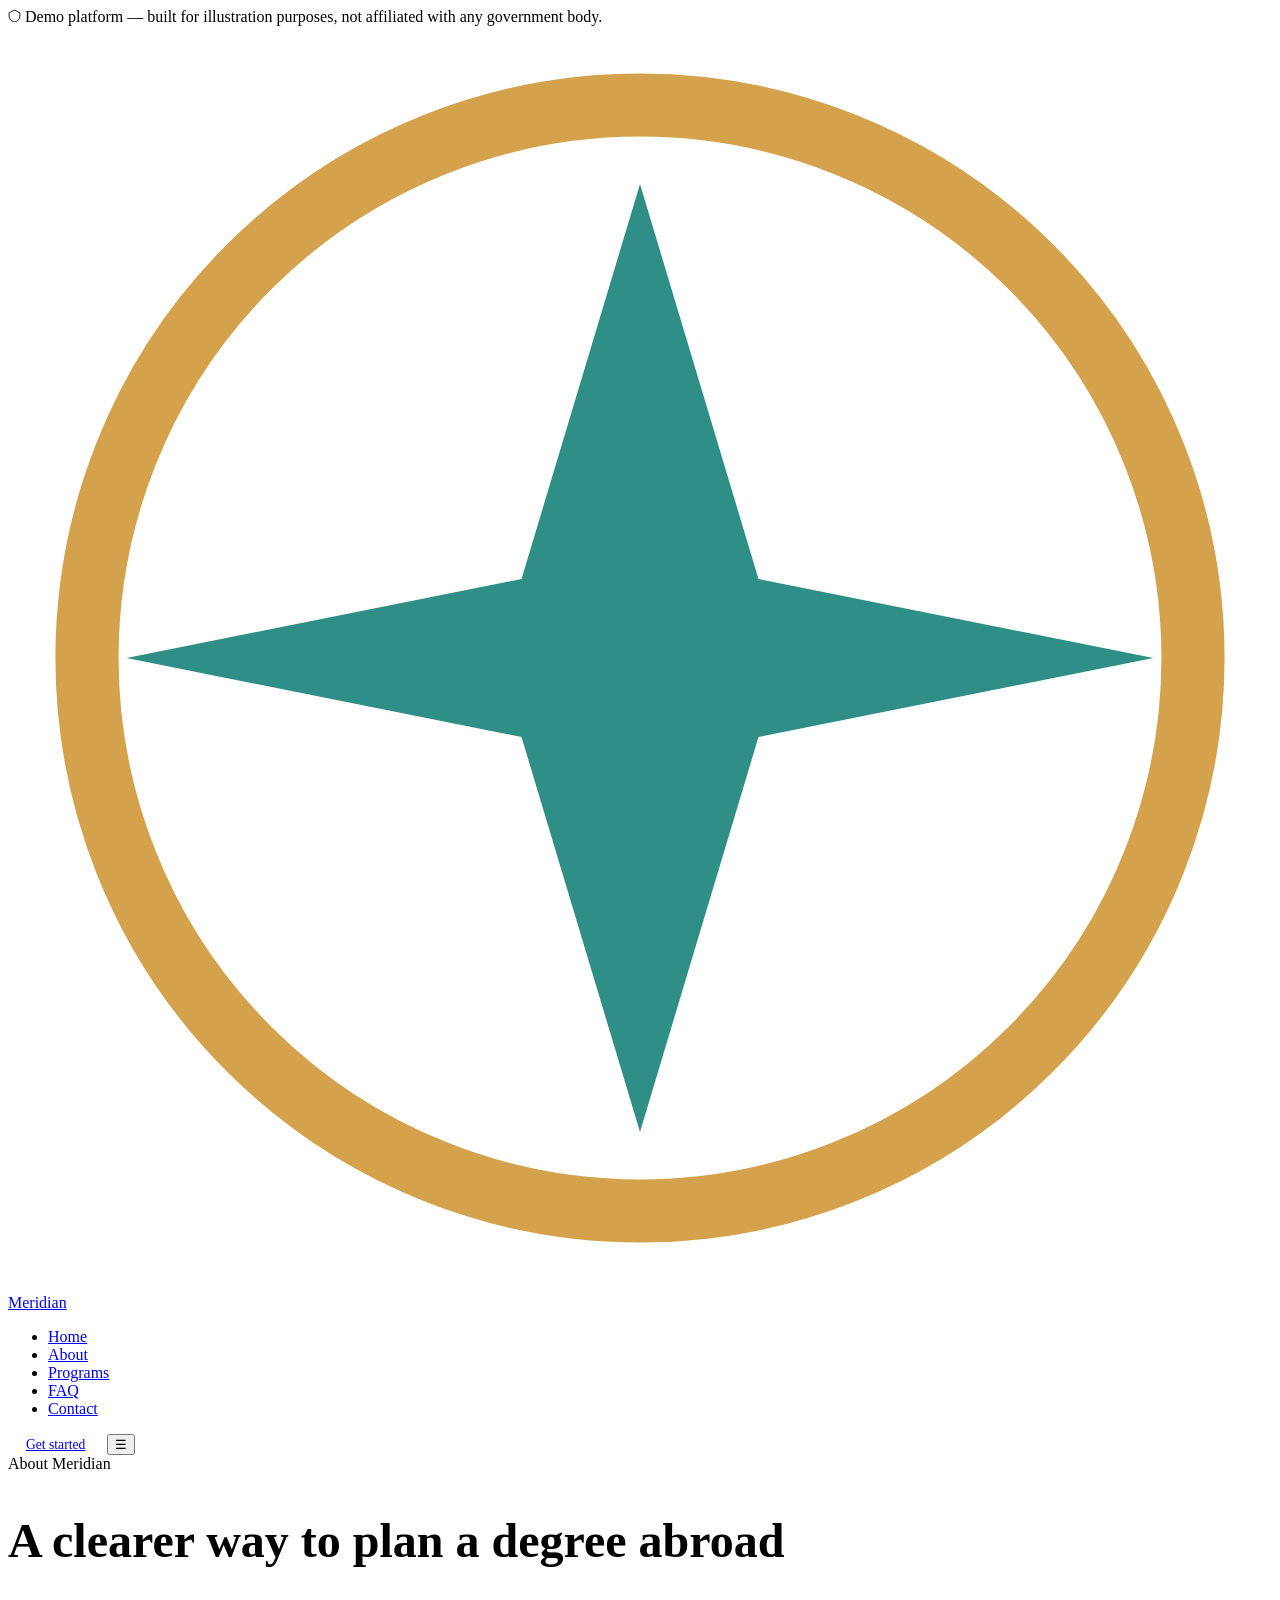
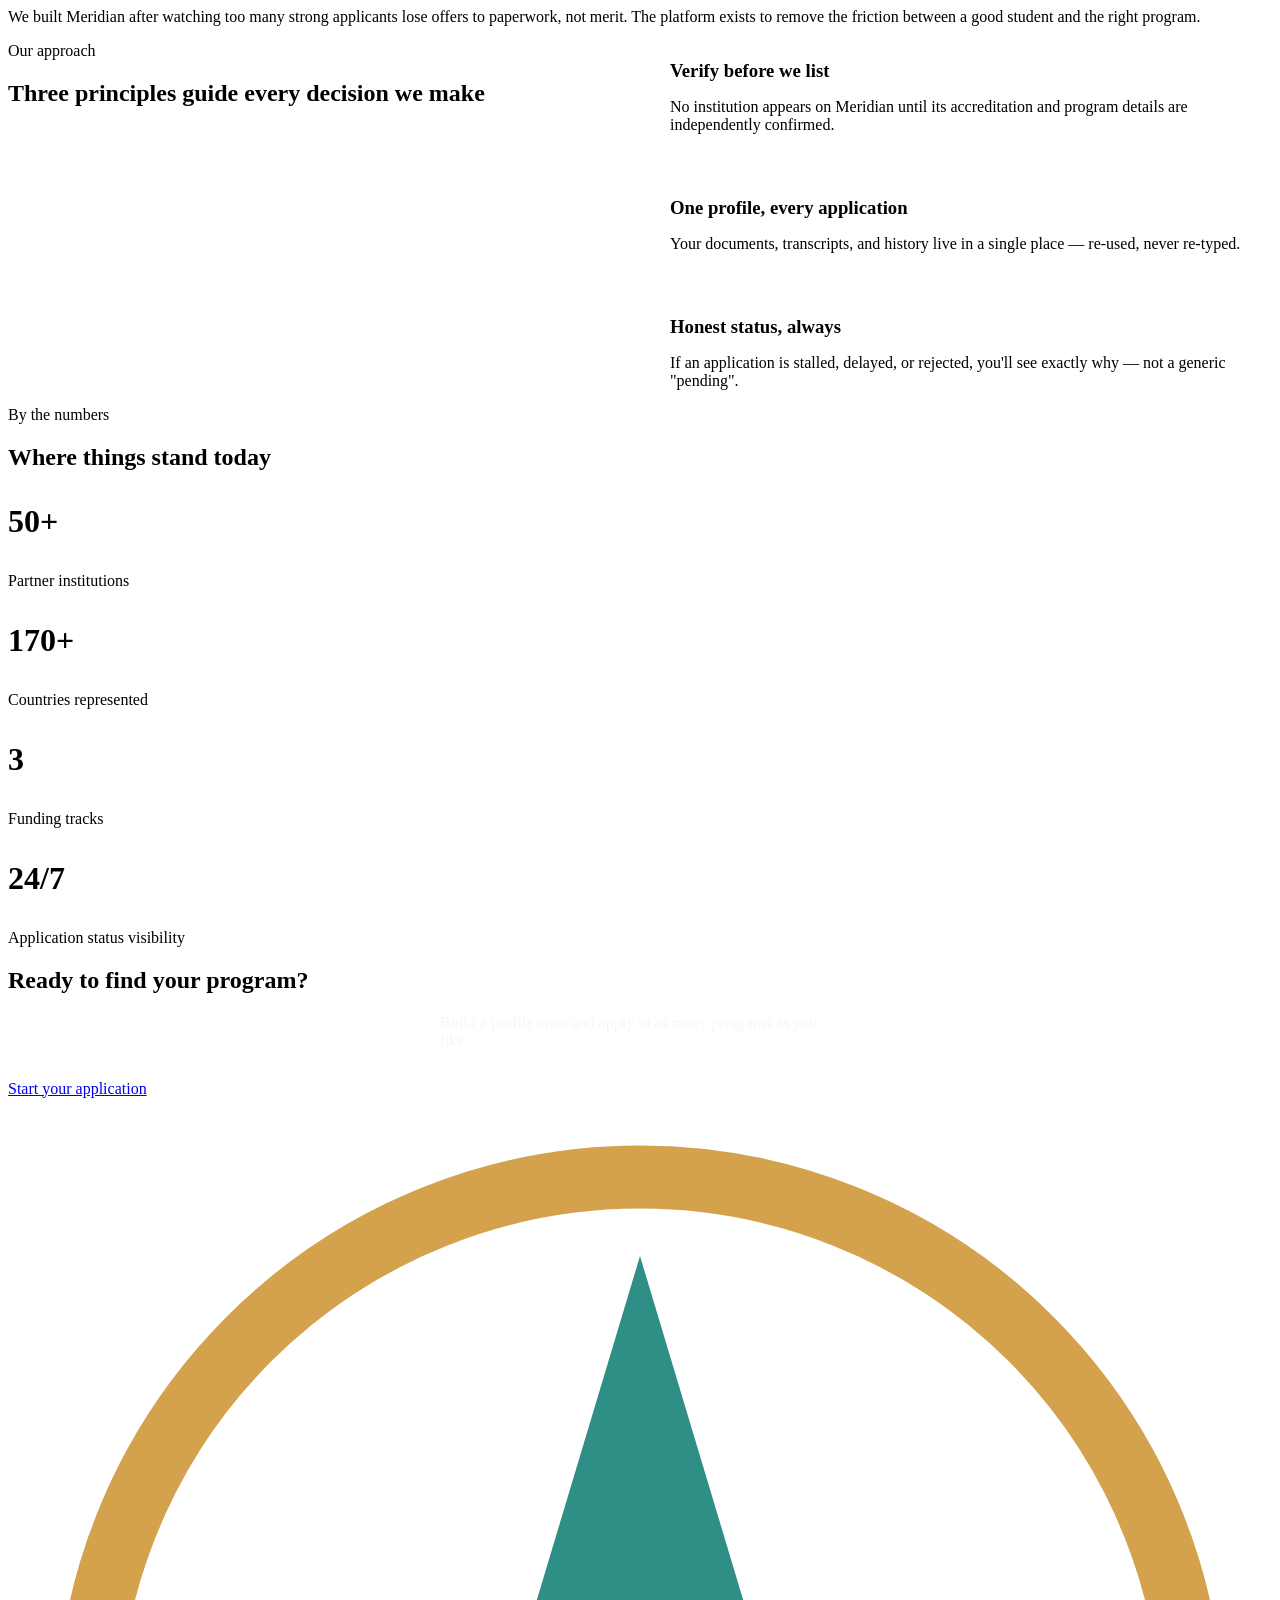
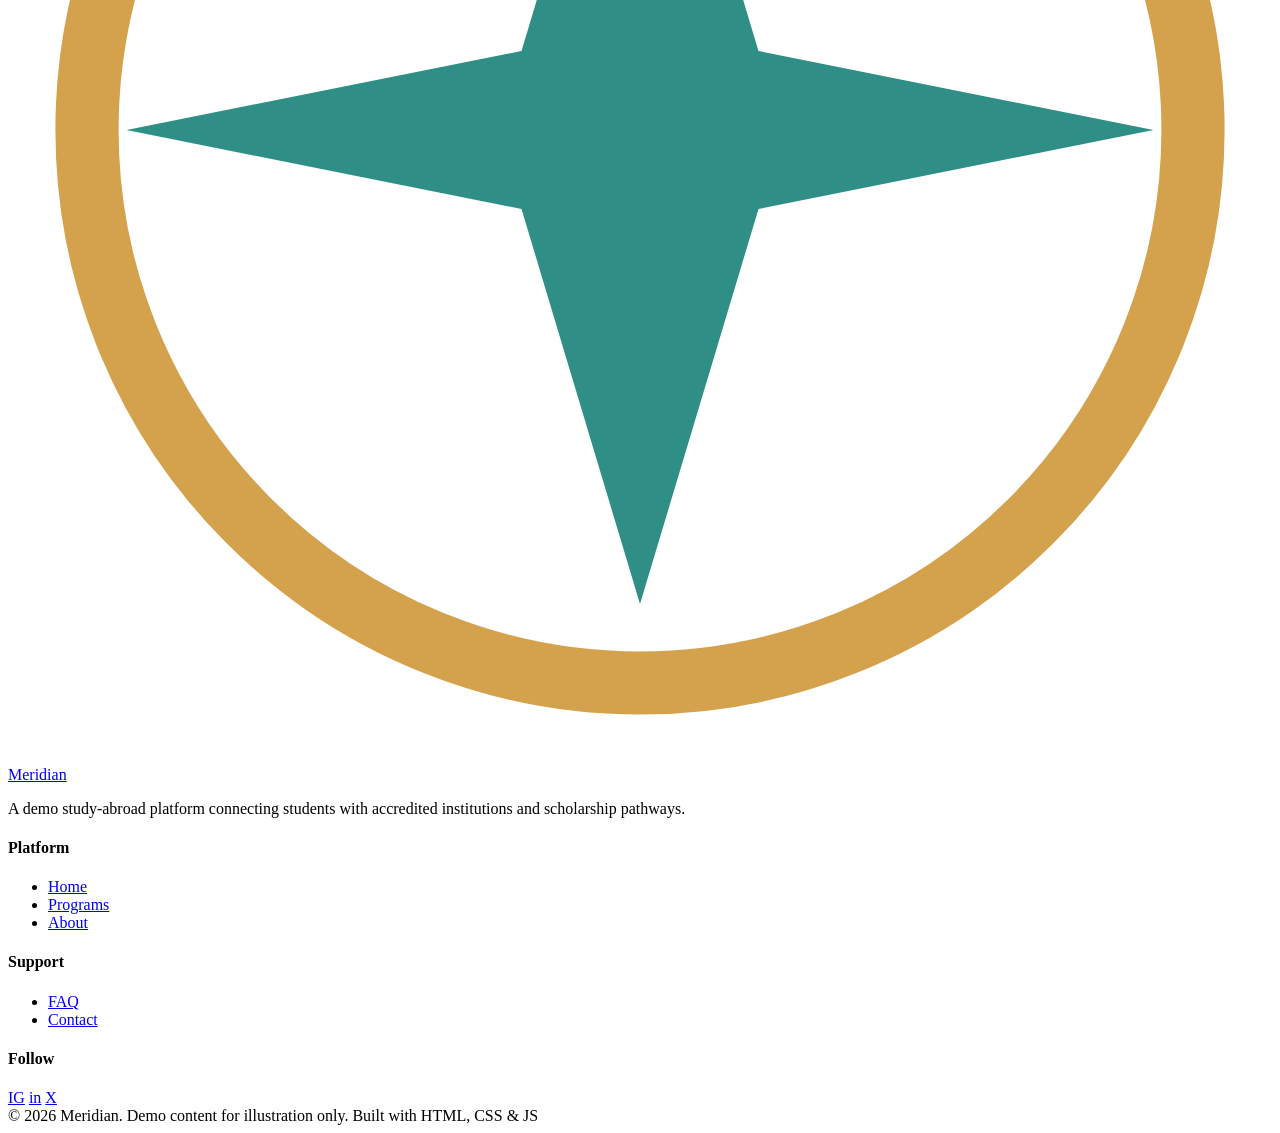
==== about.html @ d8728f75 "Add files via upload" ====
<!DOCTYPE html>
<html lang="en">
<head>
<meta charset="UTF-8">
<meta name="viewport" content="width=device-width, initial-scale=1.0">
<title>About — Meridian</title>
<link rel="preconnect" href="https://fonts.googleapis.com">
<link href="https://fonts.googleapis.com/css2?family=Fraunces:opsz,wght@9..144,500;9..144,600&family=Inter:wght@400;500;600;700&family=JetBrains+Mono:wght@400;500&display=swap" rel="stylesheet">
<link rel="stylesheet" href="assets/style.css">
</head>
<body>

<header class="site-header">
  <div class="notice-bar">
    <div class="wrap">
      <svg width="13" height="13" viewBox="0 0 24 24" fill="none"><path d="M12 2L2 7v6c0 5.25 3.75 9.74 10 11 6.25-1.26 10-5.75 10-11V7l-10-5z" stroke="currentColor" stroke-width="1.6"/></svg>
      <span>Demo platform — built for illustration purposes, not affiliated with any government body.</span>
    </div>
  </div>
  <nav class="nav wrap">
    <a href="index.html" class="brand">
      <svg class="mark" viewBox="0 0 32 32" fill="none">
        <circle cx="16" cy="16" r="14" stroke="#D4A24C" stroke-width="1.6"/>
        <path d="M16 4 L19 14 L29 16 L19 18 L16 28 L13 18 L3 16 L13 14 Z" fill="#2F8F86"/>
      </svg>
      Meridian
    </a>
    <ul class="nav-links">
      <li><a href="index.html">Home</a></li>
      <li><a href="about.html" class="active">About</a></li>
      <li><a href="programs.html">Programs</a></li>
      <li><a href="faq.html">FAQ</a></li>
      <li><a href="contact.html">Contact</a></li>
    </ul>
    <div class="nav-actions">
      <a href="contact.html" class="btn btn-ghost" style="padding:9px 18px; font-size:0.85rem;">Get started</a>
      <button class="nav-toggle" aria-label="Toggle menu">☰</button>
    </div>
  </nav>
</header>

<section class="page-hero">
  <div class="wrap">
    <span class="eyebrow" style="color:var(--gold);">About Meridian</span>
    <h1 style="color:var(--parchment); font-size:clamp(2rem,4vw,3rem);">A clearer way to plan a degree abroad</h1>
    <p>We built Meridian after watching too many strong applicants lose offers to paperwork, not merit. The platform exists to remove the friction between a good student and the right program.</p>
  </div>
</section>

<section>
  <div class="wrap" style="display:grid; grid-template-columns:1fr 1fr; gap:60px; align-items:start;">
    <div>
      <span class="eyebrow">Our approach</span>
      <h2>Three principles guide every decision we make</h2>
    </div>
    <div>
      <div class="t-item" style="padding-bottom:28px;">
        <h3 style="margin-bottom:6px;">Verify before we list</h3>
        <p style="color:var(--slate-soft);">No institution appears on Meridian until its accreditation and program details are independently confirmed.</p>
      </div>
      <div class="t-item" style="padding-bottom:28px;">
        <h3 style="margin-bottom:6px;">One profile, every application</h3>
        <p style="color:var(--slate-soft);">Your documents, transcripts, and history live in a single place — re-used, never re-typed.</p>
      </div>
      <div class="t-item" style="padding-bottom:0;">
        <h3 style="margin-bottom:6px;">Honest status, always</h3>
        <p style="color:var(--slate-soft);">If an application is stalled, delayed, or rejected, you'll see exactly why — not a generic "pending".</p>
      </div>
    </div>
  </div>
</section>

<section class="bg-dim">
  <div class="wrap">
    <div class="section-head center" style="margin-left:auto;margin-right:auto;">
      <span class="eyebrow">By the numbers</span>
      <h2>Where things stand today</h2>
    </div>
    <div class="grid-4">
      <div class="card text-center">
        <h3 style="font-family:var(--font-mono); font-size:2rem; color:var(--teal-deep);">50+</h3>
        <p>Partner institutions</p>
      </div>
      <div class="card text-center">
        <h3 style="font-family:var(--font-mono); font-size:2rem; color:var(--teal-deep);">170+</h3>
        <p>Countries represented</p>
      </div>
      <div class="card text-center">
        <h3 style="font-family:var(--font-mono); font-size:2rem; color:var(--teal-deep);">3</h3>
        <p>Funding tracks</p>
      </div>
      <div class="card text-center">
        <h3 style="font-family:var(--font-mono); font-size:2rem; color:var(--teal-deep);">24/7</h3>
        <p>Application status visibility</p>
      </div>
    </div>
  </div>
</section>

<section class="bg-ink text-center">
  <div class="wrap">
    <h2 style="color:var(--parchment);">Ready to find your program?</h2>
    <p style="max-width:50ch; margin:0 auto 30px; color:rgba(247,243,234,0.75);">Build a profile once and apply to as many programs as you like.</p>
    <a href="contact.html" class="btn btn-primary">Start your application</a>
  </div>
</section>

<footer class="site-footer">
  <div class="wrap">
    <div class="footer-grid">
      <div class="footer-brand">
        <a href="index.html" class="brand" style="margin-bottom:16px;">
          <svg class="mark" viewBox="0 0 32 32" fill="none">
            <circle cx="16" cy="16" r="14" stroke="#D4A24C" stroke-width="1.6"/>
            <path d="M16 4 L19 14 L29 16 L19 18 L16 28 L13 18 L3 16 L13 14 Z" fill="#2F8F86"/>
          </svg>
          Meridian
        </a>
        <p>A demo study-abroad platform connecting students with accredited institutions and scholarship pathways.</p>
      </div>
      <div>
        <h4>Platform</h4>
        <ul>
          <li><a href="index.html">Home</a></li>
          <li><a href="programs.html">Programs</a></li>
          <li><a href="about.html">About</a></li>
        </ul>
      </div>
      <div>
        <h4>Support</h4>
        <ul>
          <li><a href="faq.html">FAQ</a></li>
          <li><a href="contact.html">Contact</a></li>
        </ul>
      </div>
      <div>
        <h4>Follow</h4>
        <div class="social-row">
          <a href="#" aria-label="Instagram">IG</a>
          <a href="#" aria-label="LinkedIn">in</a>
          <a href="#" aria-label="X">X</a>
        </div>
      </div>
    </div>
    <div class="footer-bottom">
      <span>© 2026 Meridian. Demo content for illustration only.</span>
      <span>Built with HTML, CSS &amp; JS</span>
    </div>
  </div>
</footer>

<script src="assets/script.js"></script>
</body>
</html>
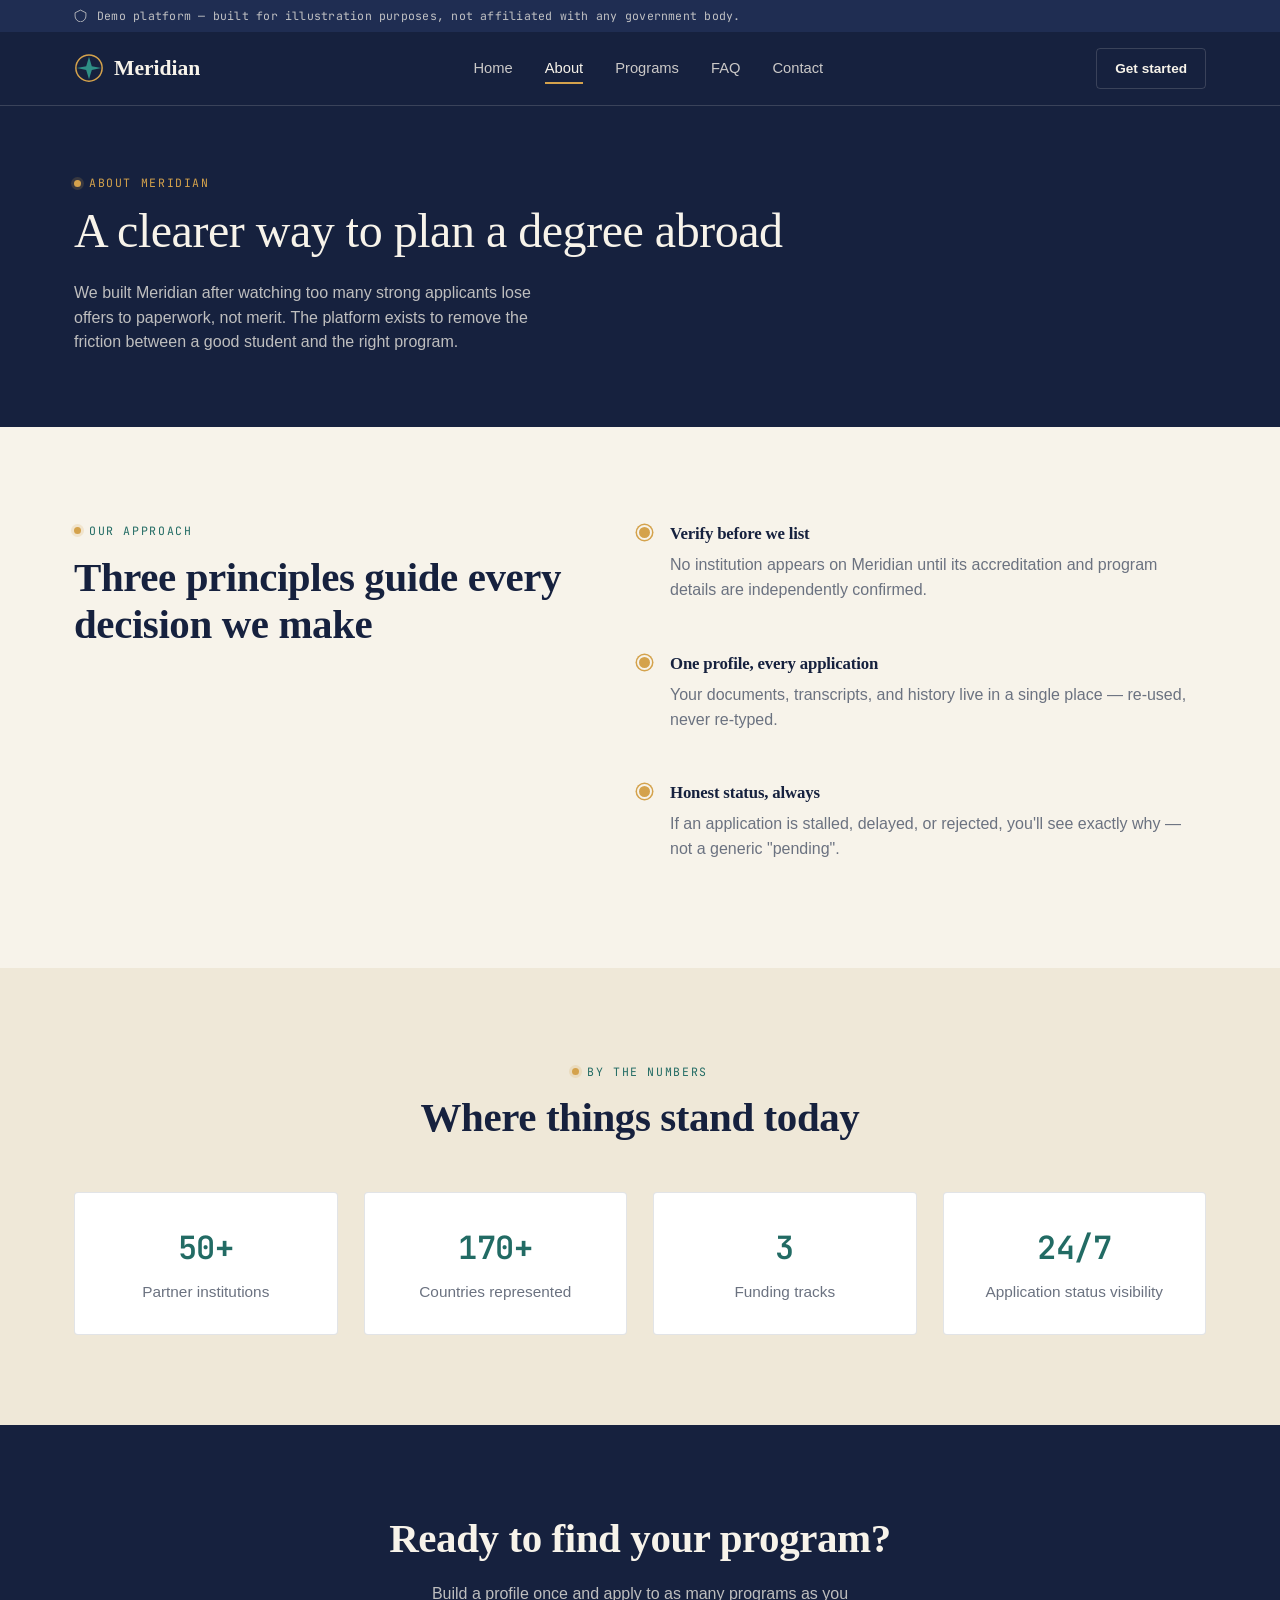
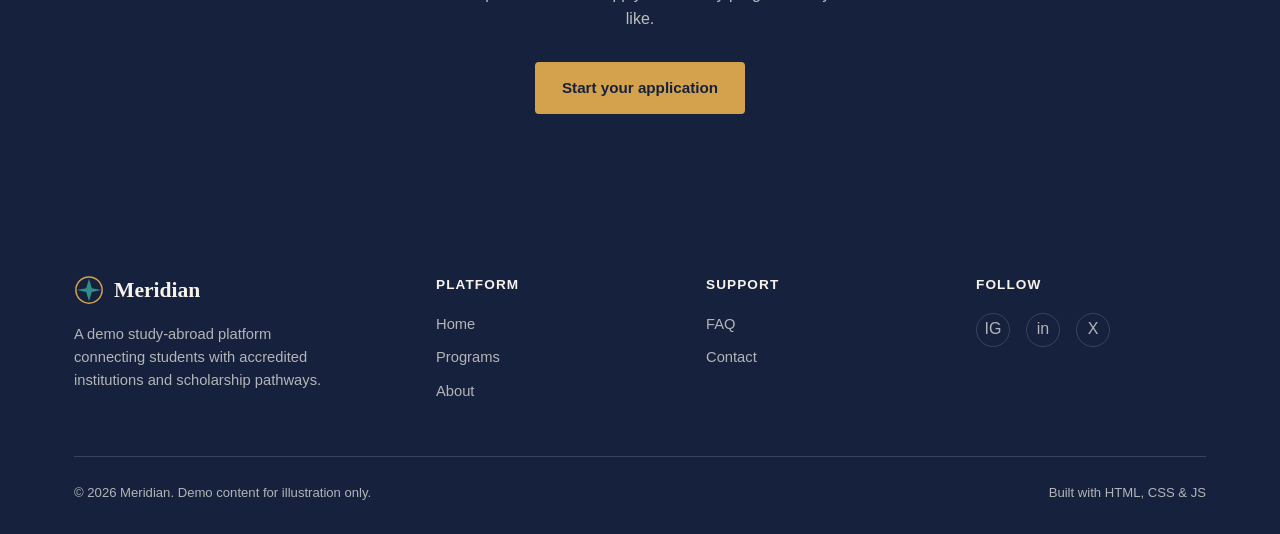
==== commit a3f0d59d: "Update about.html" ====
--- a/about.html
+++ b/about.html
@@ -6,7 +6,7 @@
 <title>About — Meridian</title>
 <link rel="preconnect" href="https://fonts.googleapis.com">
 <link href="https://fonts.googleapis.com/css2?family=Fraunces:opsz,wght@9..144,500;9..144,600&family=Inter:wght@400;500;600;700&family=JetBrains+Mono:wght@400;500&display=swap" rel="stylesheet">
-<link rel="stylesheet" href="assets/style.css">
+<link rel="stylesheet" href="style.css">
 </head>
 <body>
 
@@ -149,6 +149,6 @@
   </div>
 </footer>
 
-<script src="assets/script.js"></script>
+<script src="script.js"></script>
 </body>
 </html>
--- a/style.css
+++ b/style.css
@@ -0,0 +1,383 @@
+/* =========================================================
+   MERIDIAN — Study Abroad Platform
+   Design tokens
+   ========================================================= */
+:root {
+  --ink: #16213e;
+  --ink-soft: #1f2d52;
+  --parchment: #f7f3ea;
+  --parchment-dim: #efe8d8;
+  --teal: #2f8f86;
+  --teal-deep: #226b64;
+  --gold: #d4a24c;
+  --slate: #3a3f4b;
+  --slate-soft: #6b7280;
+  --white: #ffffff;
+  --line: rgba(22, 33, 62, 0.12);
+  --line-on-ink: rgba(247, 243, 234, 0.16);
+
+  --font-display: "Fraunces", Georgia, serif;
+  --font-body: "Inter", -apple-system, BlinkMacSystemFont, sans-serif;
+  --font-mono: "JetBrains Mono", ui-monospace, monospace;
+
+  --max-w: 1180px;
+  --radius: 4px;
+}
+
+* { box-sizing: border-box; }
+html { scroll-behavior: smooth; }
+body {
+  margin: 0;
+  font-family: var(--font-body);
+  color: var(--slate);
+  background: var(--parchment);
+  line-height: 1.55;
+  -webkit-font-smoothing: antialiased;
+}
+img { max-width: 100%; display: block; }
+a { color: inherit; text-decoration: none; }
+:focus-visible { outline: 2px solid var(--gold); outline-offset: 3px; }
+
+.wrap { max-width: var(--max-w); margin: 0 auto; padding: 0 24px; }
+
+h1, h2, h3, h4 {
+  font-family: var(--font-display);
+  font-weight: 600;
+  color: var(--ink);
+  margin: 0 0 0.5em;
+  letter-spacing: -0.01em;
+}
+h1 { font-size: clamp(2.4rem, 5vw, 4rem); line-height: 1.05; font-weight: 500; }
+h2 { font-size: clamp(1.8rem, 3.2vw, 2.6rem); line-height: 1.15; }
+h3 { font-size: 1.25rem; }
+p { margin: 0 0 1em; }
+
+.eyebrow {
+  display: inline-flex;
+  align-items: center;
+  gap: 8px;
+  font-family: var(--font-mono);
+  font-size: 0.72rem;
+  letter-spacing: 0.14em;
+  text-transform: uppercase;
+  color: var(--teal-deep);
+  margin-bottom: 14px;
+}
+.eyebrow::before {
+  content: "";
+  width: 7px; height: 7px;
+  border-radius: 50%;
+  background: var(--gold);
+  box-shadow: 0 0 0 3px rgba(212,162,76,0.18);
+}
+
+.btn {
+  display: inline-flex;
+  align-items: center;
+  gap: 10px;
+  font-family: var(--font-body);
+  font-weight: 600;
+  font-size: 0.95rem;
+  padding: 13px 26px;
+  border-radius: var(--radius);
+  border: 1px solid transparent;
+  cursor: pointer;
+  transition: transform 0.15s ease, background 0.15s ease, border-color 0.15s ease;
+}
+.btn:hover { transform: translateY(-1px); }
+.btn-primary { background: var(--gold); color: var(--ink); }
+.btn-primary:hover { background: #e3b264; }
+.btn-ghost { background: transparent; color: var(--parchment); border-color: var(--line-on-ink); }
+.btn-ghost:hover { border-color: var(--gold); color: var(--gold); }
+.btn-outline { background: transparent; color: var(--ink); border-color: var(--ink); }
+.btn-outline:hover { background: var(--ink); color: var(--parchment); }
+
+/* ---------- Header ---------- */
+.site-header {
+  background: var(--ink);
+  color: var(--parchment);
+  position: sticky;
+  top: 0;
+  z-index: 50;
+  border-bottom: 1px solid var(--line-on-ink);
+}
+.notice-bar {
+  background: var(--ink-soft);
+  font-family: var(--font-mono);
+  font-size: 0.72rem;
+  color: rgba(247,243,234,0.75);
+  letter-spacing: 0.02em;
+}
+.notice-bar .wrap {
+  display: flex;
+  align-items: center;
+  gap: 10px;
+  padding: 7px 24px;
+}
+.notice-bar svg { flex-shrink: 0; }
+
+.nav {
+  display: flex;
+  align-items: center;
+  justify-content: space-between;
+  padding: 16px 24px;
+}
+.brand {
+  display: flex;
+  align-items: center;
+  gap: 10px;
+  font-family: var(--font-display);
+  font-size: 1.35rem;
+  font-weight: 600;
+  color: var(--parchment);
+}
+.brand .mark {
+  width: 30px; height: 30px;
+  flex-shrink: 0;
+}
+.nav-links {
+  display: flex;
+  gap: 32px;
+  list-style: none;
+  margin: 0; padding: 0;
+  font-size: 0.92rem;
+  font-weight: 500;
+}
+.nav-links a {
+  color: rgba(247,243,234,0.8);
+  padding: 6px 0;
+  border-bottom: 2px solid transparent;
+  transition: color 0.15s, border-color 0.15s;
+}
+.nav-links a:hover, .nav-links a.active {
+  color: var(--parchment);
+  border-color: var(--gold);
+}
+.nav-actions { display: flex; align-items: center; gap: 14px; }
+.nav-toggle {
+  display: none;
+  background: none; border: none; color: var(--parchment);
+  font-size: 1.5rem; cursor: pointer;
+}
+
+@media (max-width: 860px) {
+  .nav-links { display: none; }
+  .nav-toggle { display: block; }
+  .nav-links.open {
+    display: flex;
+    flex-direction: column;
+    position: absolute;
+    top: 100%; left: 0; right: 0;
+    background: var(--ink);
+    padding: 20px 24px 28px;
+    gap: 18px;
+    border-bottom: 1px solid var(--line-on-ink);
+  }
+}
+
+/* ---------- Route / waypoint motif (signature element) ---------- */
+.route-divider {
+  width: 100%;
+  height: 28px;
+  display: block;
+}
+.route-divider line { stroke: var(--line); stroke-width: 1.5; stroke-dasharray: 1 8; stroke-linecap: round; }
+.route-divider circle { fill: var(--gold); }
+
+/* ---------- Hero ---------- */
+.hero {
+  background: var(--ink);
+  color: var(--parchment);
+  position: relative;
+  overflow: hidden;
+  padding: 80px 0 0;
+}
+.hero-grid {
+  display: grid;
+  grid-template-columns: 1.1fr 0.9fr;
+  gap: 40px;
+  align-items: center;
+  padding-bottom: 70px;
+}
+.hero-eyebrow {
+  font-family: var(--font-mono);
+  font-size: 0.72rem;
+  letter-spacing: 0.14em;
+  text-transform: uppercase;
+  color: var(--gold);
+  margin-bottom: 18px;
+  display: block;
+}
+.hero h1 { color: var(--parchment); }
+.hero h1 em { color: var(--teal); font-style: normal; }
+.hero p.lede {
+  font-size: 1.1rem;
+  color: rgba(247,243,234,0.78);
+  max-width: 46ch;
+  margin: 18px 0 32px;
+}
+.hero-actions { display: flex; gap: 16px; flex-wrap: wrap; }
+
+.route-illustration { position: relative; }
+.route-illustration svg { width: 100%; height: auto; }
+
+@media (max-width: 900px) {
+  .hero-grid { grid-template-columns: 1fr; }
+  .route-illustration { order: -1; max-width: 320px; margin: 0 auto; }
+}
+
+/* ---------- Sections ---------- */
+section { padding: 90px 0; }
+.section-head { max-width: 620px; margin-bottom: 50px; }
+.section-head.center { margin-left: auto; margin-right: auto; text-align: center; }
+
+.bg-ink { background: var(--ink); color: var(--parchment); }
+.bg-ink h2, .bg-ink h3 { color: var(--parchment); }
+.bg-dim { background: var(--parchment-dim); }
+
+/* ---------- Benefit cards ---------- */
+.grid-4 { display: grid; grid-template-columns: repeat(4, 1fr); gap: 26px; }
+@media (max-width: 980px) { .grid-4 { grid-template-columns: repeat(2, 1fr); } }
+@media (max-width: 560px) { .grid-4 { grid-template-columns: 1fr; } }
+
+.card {
+  background: var(--white);
+  border: 1px solid var(--line);
+  border-radius: var(--radius);
+  padding: 30px 26px;
+  transition: border-color 0.2s, transform 0.2s;
+}
+.card:hover { border-color: var(--teal); transform: translateY(-3px); }
+.card .icon {
+  width: 42px; height: 42px;
+  margin-bottom: 18px;
+  color: var(--teal-deep);
+}
+.card h3 { margin-bottom: 8px; }
+.card p { color: var(--slate-soft); margin-bottom: 0; font-size: 0.96rem; }
+
+/* ---------- Audience strip ---------- */
+.audience-grid { display: grid; grid-template-columns: repeat(3, 1fr); gap: 1px; background: var(--line-on-ink); border: 1px solid var(--line-on-ink); }
+@media (max-width: 760px) { .audience-grid { grid-template-columns: 1fr; } }
+.audience-cell { background: var(--ink); padding: 36px 30px; }
+.audience-cell .num { font-family: var(--font-mono); color: var(--gold); font-size: 0.8rem; letter-spacing: 0.1em; }
+.audience-cell h3 { margin-top: 14px; }
+.audience-cell p { color: rgba(247,243,234,0.7); margin-bottom: 0; }
+
+/* ---------- Timeline ---------- */
+.timeline { position: relative; padding-left: 28px; border-left: 1.5px dashed var(--line); }
+.t-item { position: relative; padding-bottom: 34px; }
+.t-item:last-child { padding-bottom: 0; }
+.t-item::before {
+  content: "";
+  position: absolute; left: -33.5px; top: 4px;
+  width: 11px; height: 11px; border-radius: 50%;
+  background: var(--gold); border: 2px solid var(--parchment);
+  box-shadow: 0 0 0 1.5px var(--gold);
+}
+.t-date { font-family: var(--font-mono); font-size: 0.78rem; color: var(--teal-deep); letter-spacing: 0.04em; }
+.t-item h3 { margin: 4px 0 2px; font-size: 1.05rem; }
+
+/* ---------- Programs / institution cards ---------- */
+.grid-3 { display: grid; grid-template-columns: repeat(3, 1fr); gap: 26px; }
+@media (max-width: 900px) { .grid-3 { grid-template-columns: repeat(2, 1fr); } }
+@media (max-width: 600px) { .grid-3 { grid-template-columns: 1fr; } }
+
+.program-card {
+  background: var(--white);
+  border: 1px solid var(--line);
+  border-radius: var(--radius);
+  overflow: hidden;
+}
+.program-card .tag-bar { height: 5px; background: var(--teal); }
+.program-card .body { padding: 26px; }
+.program-card h3 { margin-bottom: 6px; }
+.program-card p { color: var(--slate-soft); font-size: 0.94rem; }
+.program-card .meta { display: flex; gap: 14px; font-family: var(--font-mono); font-size: 0.74rem; color: var(--slate-soft); margin-top: 14px; }
+
+/* ---------- FAQ accordion ---------- */
+.accordion { border-top: 1px solid var(--line); }
+.acc-item { border-bottom: 1px solid var(--line); }
+.acc-trigger {
+  width: 100%;
+  text-align: left;
+  background: none;
+  border: none;
+  padding: 22px 4px;
+  display: flex;
+  justify-content: space-between;
+  align-items: center;
+  font-family: var(--font-body);
+  font-weight: 600;
+  font-size: 1rem;
+  color: var(--ink);
+  cursor: pointer;
+  gap: 20px;
+}
+.acc-trigger .plus { font-family: var(--font-mono); color: var(--teal-deep); font-size: 1.1rem; transition: transform 0.2s; flex-shrink: 0; }
+.acc-item.open .plus { transform: rotate(45deg); }
+.acc-panel {
+  max-height: 0;
+  overflow: hidden;
+  transition: max-height 0.25s ease;
+}
+.acc-panel-inner { padding: 0 4px 22px; color: var(--slate-soft); }
+
+/* ---------- Forms ---------- */
+.form-grid { display: grid; grid-template-columns: 1fr 1fr; gap: 20px; }
+@media (max-width: 640px) { .form-grid { grid-template-columns: 1fr; } }
+.field { display: flex; flex-direction: column; gap: 7px; margin-bottom: 20px; }
+.field.full { grid-column: 1 / -1; }
+.field label { font-size: 0.85rem; font-weight: 600; color: var(--ink); }
+.field input, .field select, .field textarea {
+  font-family: var(--font-body);
+  font-size: 0.96rem;
+  padding: 12px 14px;
+  border: 1px solid var(--line);
+  border-radius: var(--radius);
+  background: var(--white);
+  color: var(--slate);
+}
+.field input:focus, .field select:focus, .field textarea:focus {
+  outline: none; border-color: var(--teal);
+}
+.field textarea { resize: vertical; min-height: 110px; }
+.form-note { font-size: 0.85rem; color: var(--slate-soft); margin-top: 6px; }
+
+/* ---------- Contact info cards ---------- */
+.contact-info { display: grid; grid-template-columns: repeat(3, 1fr); gap: 20px; margin-bottom: 60px; }
+@media (max-width: 760px) { .contact-info { grid-template-columns: 1fr; } }
+.contact-info .card h3 { font-size: 1.05rem; }
+
+/* ---------- Footer ---------- */
+.site-footer { background: var(--ink); color: rgba(247,243,234,0.7); padding: 70px 0 30px; }
+.footer-grid {
+  display: grid;
+  grid-template-columns: 1.4fr 1fr 1fr 1fr;
+  gap: 40px;
+  padding-bottom: 50px;
+  border-bottom: 1px solid var(--line-on-ink);
+}
+@media (max-width: 760px) { .footer-grid { grid-template-columns: 1fr 1fr; } }
+.footer-grid h4 { color: var(--parchment); font-family: var(--font-body); font-size: 0.85rem; text-transform: uppercase; letter-spacing: 0.08em; margin-bottom: 18px; }
+.footer-grid ul { list-style: none; margin: 0; padding: 0; display: flex; flex-direction: column; gap: 11px; font-size: 0.92rem; }
+.footer-grid ul a:hover { color: var(--gold); }
+.footer-brand p { max-width: 32ch; font-size: 0.92rem; }
+.footer-bottom {
+  display: flex; justify-content: space-between; align-items: center;
+  padding-top: 26px; font-size: 0.82rem; flex-wrap: wrap; gap: 12px;
+}
+.social-row { display: flex; gap: 16px; }
+.social-row a { width: 34px; height: 34px; border: 1px solid var(--line-on-ink); border-radius: 50%; display: flex; align-items: center; justify-content: center; transition: border-color 0.15s, color 0.15s; }
+.social-row a:hover { border-color: var(--gold); color: var(--gold); }
+
+/* ---------- Page hero (inner pages) ---------- */
+.page-hero {
+  background: var(--ink); color: var(--parchment);
+  padding: 64px 0 56px;
+}
+.page-hero p { color: rgba(247,243,234,0.75); max-width: 56ch; }
+
+/* ---------- Utility ---------- */
+.mt-0 { margin-top: 0; }
+.text-center { text-align: center; }
